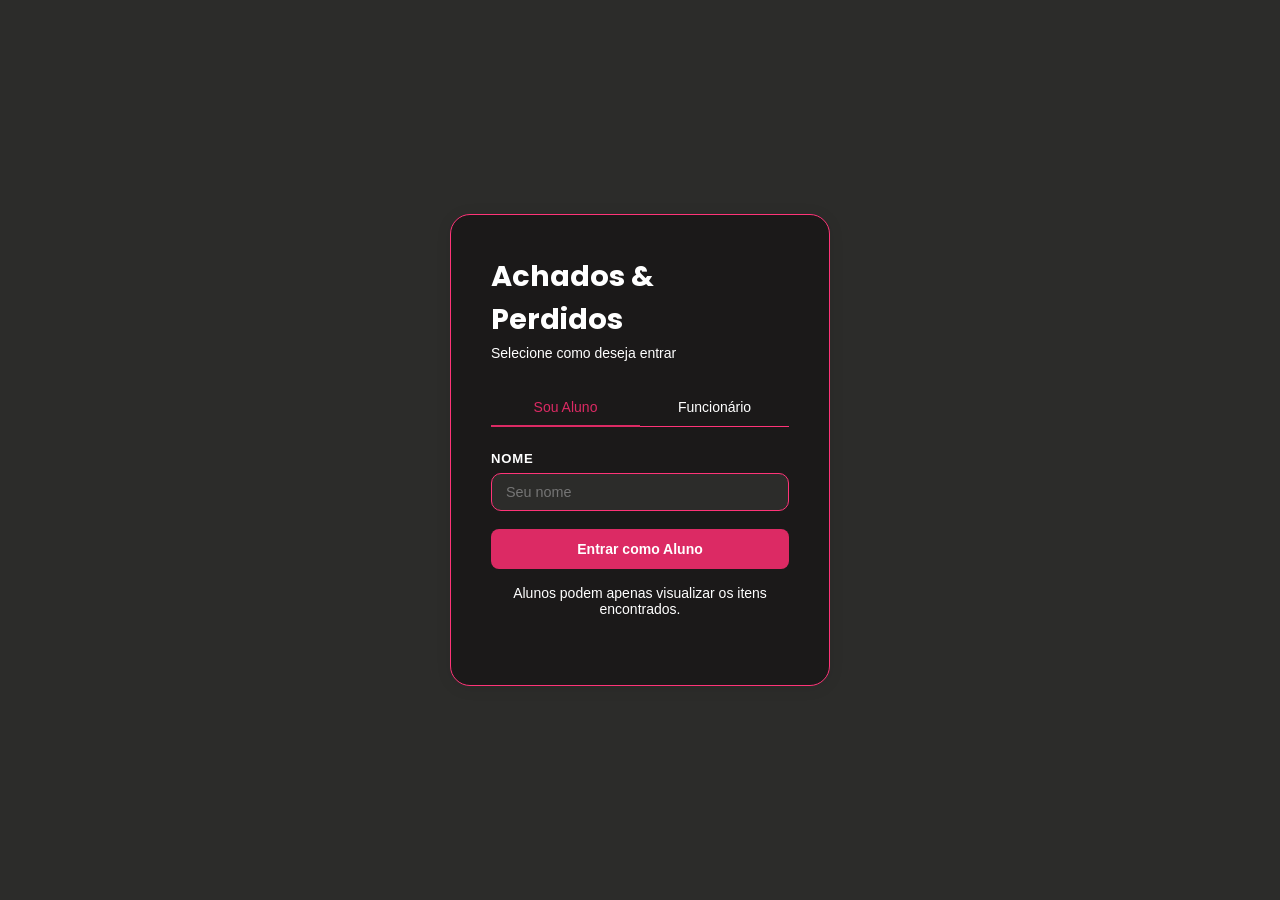
==== index.html @ b5b9ea36 "first commit" ====
<!DOCTYPE html>
<html lang="pt-BR">
<head>
<meta charset="UTF-8">
<meta name="viewport" content="width=device-width, initial-scale=1.0">


<!-- Links CSS -->
<link rel="stylesheet" href="/css/variaveis.css">
<link rel="stylesheet" href="/css/fontes.css">
<link rel="stylesheet" href="/css/nav.css">
<link rel="stylesheet" href="/css/hero.css">
<link rel="stylesheet" href="/css/filters.css">
<link rel="stylesheet" href="/css/cards.css">
<link rel="stylesheet" href="/css/modal.css">
<link rel="stylesheet" href="/css/login.css">
<link rel="stylesheet" href="/css/toast.css">
<link rel="stylesheet" href="/css/employee.css">
<link rel="stylesheet" href="/css/fontes.css">


<title>Achados & Perdidos</title>
</head>
<body>

<!-- LOGIN SCREEN -->
<div class="login-screen" id="loginScreen">
  <div class="login-card">
    <h2>Achados & Perdidos</h2>
    <p>Selecione como deseja entrar</p>
    <div class="login-tabs">
      <button class="login-tab active" onclick="switchLoginTab('aluno')">Sou Aluno</button>
      <button class="login-tab" onclick="switchLoginTab('funcionario')">Funcionário</button>
    </div>

    <!-- Aluno -->
    <div id="tabAluno">
      <div class="form-group">
        <label>Nome</label>
        <input type="text" id="alunoNome" placeholder="Seu nome">
      </div>
      <button class="btn-primary" style="width:100%;padding:12px" onclick="loginAluno()">Entrar como Aluno</button>
      <p class="login-hint">Alunos podem apenas visualizar os itens encontrados.</p>
    </div>

    <!-- Funcionário -->
    <div id="tabFuncionario" style="display:none">
      <div class="form-group">
        <label>Usuário</label>
        <input type="text" id="empUser" placeholder="funcionario" value="funcionario">
      </div>
      <div class="form-group">
        <label>Senha</label>
        <input type="password" id="empPass" placeholder="••••••" value="1234">
      </div>
      <button class="btn-primary" style="width:100%;padding:12px" onclick="loginFuncionario()">Entrar</button>
      <p class="login-hint">Usuário: <strong>funcionario</strong> / Senha: <strong>1234</strong></p>
    </div>
  </div>
</div>

<!-- MAIN APP -->
<nav>
  <div class="nav-logo"><span>Achados</span><span class="dot">&</span><span>Perdidos</span></div>
  <div class="nav-actions">
    <span class="badge-role" id="roleLabel">—</span>
    <button class="btn-ghost" onclick="logout()">Sair</button>
  </div>
</nav>

<div class="hero">
  <h1>Itens <em>encontrados</em><br>na escola</h1>
  <p>Veja todos os objetos recolhidos pelos inspetores. Reconheceu algo? Procure a inspetoria.</p>
  <div class="hero-meta">
    <div class="hero-stat"><strong id="statTotal">0</strong><span>Total de itens</span></div>
    <div class="hero-stat"><strong id="statOpen">0</strong><span>Aguardando dono</span></div>
    <div class="hero-stat"><strong id="statResolved">0</strong><span>Devolvidos</span></div>
  </div>
</div>

<div class="filters-bar">
  <div class="search-wrap">
    <svg width="16" height="16" fill="none" stroke="currentColor" stroke-width="2" viewBox="0 0 24 24"><circle cx="11" cy="11" r="8"/><path d="m21 21-4.35-4.35"/></svg>
    <input type="text" id="searchInput" placeholder="Buscar por descrição..." oninput="renderCards()">
  </div>
  <button class="filter-pill active" onclick="setFilter('Todos', this)">Todos</button>
  <button class="filter-pill" onclick="setFilter('Eletrônico', this)">📱 Eletrônico</button>
  <button class="filter-pill" onclick="setFilter('Roupa', this)">👕 Roupa</button>
  <button class="filter-pill" onclick="setFilter('Acessório', this)">👜 Acessório</button>
  <button class="filter-pill" onclick="setFilter('Documento', this)">📄 Documento</button>
  <button class="filter-pill" onclick="setFilter('Outro', this)">📦 Outro</button>
</div>

<div class="grid" id="itemsGrid"></div>

<!-- FAB - apenas funcionários -->
<button class="fab" id="fabBtn" style="display:none" onclick="openAddModal()">
  <svg width="18" height="18" fill="none" stroke="currentColor" stroke-width="2.5" viewBox="0 0 24 24"><path d="M12 5v14M5 12h14"/></svg>
  Cadastrar item
</button>

<!-- DETAIL MODAL -->
<div class="overlay" id="detailOverlay" onclick="closeDetail(event)">
  <div class="modal" id="detailModal">
    <div class="modal-header">
      <h2 id="dTitle">—</h2>
      <button class="close-btn" onclick="closeDetailModal()">✕</button>
    </div>
    <div class="modal-img" id="dImgWrap"></div>
    <div class="modal-body">
      <div class="detail-row">
        <svg width="16" height="16" fill="none" stroke="currentColor" stroke-width="2" viewBox="0 0 24 24"><path d="M20.59 13.41l-7.17 7.17a2 2 0 0 1-2.83 0L2 12V2h10l8.59 8.59a2 2 0 0 1 0 2.82z"/><circle cx="7" cy="7" r="1"/></svg>
        <span>Categoria:</span><strong id="dCat">—</strong>
      </div>
      <div class="detail-row">
        <svg width="16" height="16" fill="none" stroke="currentColor" stroke-width="2" viewBox="0 0 24 24"><path d="M3 9l9-7 9 7v11a2 2 0 0 1-2 2H5a2 2 0 0 1-2-2z"/><polyline points="9 22 9 12 15 12 15 22"/></svg>
        <span>Piso encontrado:</span><strong id="dPiso">—</strong>
      </div>
      <div class="detail-row">
        <svg width="16" height="16" fill="none" stroke="currentColor" stroke-width="2" viewBox="0 0 24 24"><circle cx="12" cy="12" r="10"/><polyline points="12 6 12 12 16 14"/></svg>
        <span>Horário:</span><strong id="dHora">—</strong>
      </div>
      <div class="detail-row">
        <svg width="16" height="16" fill="none" stroke="currentColor" stroke-width="2" viewBox="0 0 24 24"><rect x="3" y="4" width="18" height="18" rx="2" ry="2"/><line x1="16" y1="2" x2="16" y2="6"/><line x1="8" y1="2" x2="8" y2="6"/><line x1="3" y1="10" x2="21" y2="10"/></svg>
        <span>Data:</span><strong id="dData">—</strong>
      </div>
      <div class="detail-row" id="dDescRow" style="display:none">
        <svg width="16" height="16" fill="none" stroke="currentColor" stroke-width="2" viewBox="0 0 24 24"><line x1="17" y1="10" x2="3" y2="10"/><line x1="21" y1="6" x2="3" y2="6"/><line x1="21" y1="14" x2="3" y2="14"/><line x1="17" y1="18" x2="3" y2="18"/></svg>
        <span id="dDesc">—</span>
      </div>
      <div class="detail-row">
        <svg width="16" height="16" fill="none" stroke="currentColor" stroke-width="2" viewBox="0 0 24 24"><path d="M20 21v-2a4 4 0 0 0-4-4H8a4 4 0 0 0-4 4v2"/><circle cx="12" cy="7" r="4"/></svg>
        <span>Registrado por:</span><strong id="dFuncionario">—</strong>
      </div>
    </div>
  </div>
</div>

<!-- ADD MODAL -->
<div class="overlay" id="addOverlay" onclick="closeAdd(event)">
  <div class="modal">
    <div class="modal-header">
      <h2>Cadastrar item encontrado</h2>
      <button class="close-btn" onclick="closeAddModal()">✕</button>
    </div>
    <div class="modal-body" style="padding-top:20px">
      <div class="form-group">
        <label>Foto do item</label>
        <div class="upload-area" id="uploadArea" onclick="document.getElementById('fileInput').click()">
          <div class="icon">📷</div>
          <p>Clique para adicionar uma foto</p>
        </div>
        <div class="upload-preview" id="uploadPreview">
          <img id="previewImg" src="" alt="preview">
          <button class="btn-ghost" style="margin-top:8px;width:100%" onclick="clearPhoto()">Remover foto</button>
        </div>
        <input type="file" id="fileInput" accept="image/*" style="display:none" onchange="handlePhoto(event)">
      </div>

      <div class="form-group">
        <label>Descrição do item</label>
        <input type="text" id="fDesc" placeholder="Ex: Camiseta azul listrada, Fone Sony preto...">
      </div>

      <div class="form-row">
        <div class="form-group">
          <label>Categoria</label>
          <select id="fCat">
            <option value="">Selecionar...</option>
            <option>Eletrônico</option>
            <option>Roupa</option>
            <option>Acessório</option>
            <option>Documento</option>
            <option>Outro</option>
          </select>
        </div>
        <div class="form-group">
          <label>Unidade</label>
          <select id="fUnidade">
            <option value="">Selecionar...</option>
            <option>Unidade 1 - FIAP School</option>
            <option>Unidade 2 - FIAP Faculdade (Lins)</option>
            <option>Unidade 3 - FIAP Faculdade (Paulista)</option>
          </select>
        </div>
        <div class="form-group">
          <label>Piso encontrado</label>
          <select id="fPiso">
            <option value="">Selecionar...</option>
            <option>Térreo</option>
            <option>1º Andar</option>
            <option>2º Andar</option>
            <option>3º Andar</option>
            <option>4º Andar</option>
            <option>Subsolo</option>
            <option>Pátio</option>
            <option>Quadra</option>
          </select>
        </div>
      </div>

      <div class="form-row">
        <div class="form-group">
          <label>Horário encontrado</label>
          <input type="time" id="fHora">
        </div>
        <div class="form-group">
          <label>Data</label>
          <input type="date" id="fData">
        </div>
        <div class="form-group">
          <label>Encontrado Por:</label>
          <input type="text" id="fNome">
        </div>
      </div>

      <div class="form-group">
        <label>Observações (opcional)</label>
        <textarea id="fObs" placeholder="Algum detalhe adicional sobre o item..."></textarea>
      </div>

      <button class="btn-primary" style="width:100%;padding:13px;font-size:1rem" onclick="saveItem()">
        Cadastrar item
      </button>
    </div>
  </div>
</div>

<!-- TOAST -->
<div class="toast" id="toast"></div>
<script src="/js/script.js"></script>
</body>
</html>
---- css/variaveis.css ----
:root {
    --bg:#2c2c2a;
    --surface:#1b1919;
    --ink:#ffffff;
    --ink-muted:#ffffff;
    --accent: #dc2a64;
    --accent-hover:#ff3176;
    --danger: #E03B2D;
    --success: #18A06B;
    --border:#ff3478;
    --tag-bg:#202020;
    --tag-text: #dc2a64;
    --radius: 14px;
    --shadow: 0 2px 16px rgba(0,0,0,0.08);
  }
---- css/fontes.css ----
@import url('https://fonts.googleapis.com/css2?family=Poppins:ital,wght@0,100;0,200;0,300;0,400;0,500;0,600;0,700;0,800;0,900;1,100;1,200;1,300;1,400;1,500;1,600;1,700;1,800;1,900&display=swap');
  *, *::before, *::after { box-sizing: border-box; margin: 0; padding: 0; }

body {
    font-family: 'Space Grotesk', sans-serif;
    background: var(--bg);
    color: var(--ink);
    min-height: 100vh;
}
---- css/nav.css ----
/* ── NAV ── */
  nav {
    background: var(--surface);
    border-bottom: 1px solid var(--border);
    display: flex;
    align-items: center;
    justify-content: space-between;
    padding: 0 32px;
    height: 64px;
    position: sticky;
    top: 0;
    z-index: 100;
  }
  .nav-logo {
    display: flex;
    align-items: center;
    gap: 10px;
    font-size: 1.1rem;
    font-weight: 700;
    letter-spacing: -0.02em;
  }
  .nav-logo span { font-family: "Poppins", sans-serif;, serif; font-style: italic; font-size: 1.3rem; }
  .nav-logo .dot { color: var(--accent); }
  .nav-actions { display: flex; align-items: center; gap: 12px; }
  .btn-ghost {
    background: none; border: 1.5px solid var(--border); color: var(--ink);
    padding: 8px 18px; border-radius: 8px; cursor: pointer; font-size: 0.875rem;
    font-family: nheriti; font-weight: 500; transition: all .15s;
  }
  .btn-ghost:hover { border-color: var(--accent); color: var(--accent); }
  .btn-primary {
    background: var(--accent); color: #fff; border: none;
    padding: 9px 20px; border-radius: 8px; cursor: pointer; font-size: 0.875rem;
    font-family: inherit; font-weight: 600; transition: background .15s;
  }
  .btn-primary:hover { background: var(--accent-hover); }
  .badge-role {
    font-size: 0.75rem; font-weight: 600; padding: 4px 10px; border-radius: 20px;
    background: var(--tag-bg); color: var(--tag-text); letter-spacing: 0.03em;
  }
---- css/hero.css ----
/* ── HERO ── */
  .hero {
    padding: 56px 32px 32px;
    max-width: 1100px;
    margin: 0 auto;
  }
  .hero h1 {
    font-family: "Poppins", sans-serif;, serif;
    font-size: clamp(2.2rem, 5vw, 3.6rem);
    font-weight: 400;
    line-height: 1.1;
    letter-spacing: -0.02em;
    margin-bottom: 10px;
  }
  .hero h1 em { font-style: italic; color: var(--accent); }
  .hero p { color: var(--ink-muted); font-size: 1rem; max-width: 460px; line-height: 1.6; }
  .hero-meta {
    display: flex; gap: 24px; margin-top: 20px; flex-wrap: wrap;
  }
  .hero-stat { display: flex; flex-direction: column; }
  .hero-stat strong { font-size: 1.5rem; font-weight: 700; letter-spacing: -0.03em; }
  .hero-stat span { font-size: 0.78rem; color: var(--ink-muted); text-transform: uppercase; letter-spacing: 0.06em; }
---- css/filters.css ----
/* ── FILTERS ── */
  .filters-bar {
    max-width: 1100px;
    margin: 0 auto;
    padding: 0 32px 24px;
    display: flex;
    gap: 10px;
    flex-wrap: wrap;
    align-items: center;
  }
  .filter-pill {
    border: 1.5px solid var(--border); background: var(--surface); color: var(--ink-muted);
    padding: 7px 16px; border-radius: 99px; cursor: pointer; font-size: 0.85rem;
    font-family: inherit; font-weight: 500; transition: all .15s; white-space: nowrap;
  }
  .filter-pill.active { border-color: var(--accent); background: var(--tag-bg); color: var(--accent); }
  .filter-pill:hover:not(.active) { border-color: var(--ink-muted); color: var(--ink); }
  .search-wrap { flex: 1; min-width: 200px; position: relative; }
  .search-wrap input {
    width: 100%; padding: 9px 16px 9px 40px; border: 1.5px solid var(--border);
    border-radius: 99px; font-size: 0.875rem; font-family: inherit;
    background: var(--surface); outline: none; transition: border-color .15s;
  }
  .search-wrap input:focus { border-color: var(--accent); }
  .search-wrap svg { position: absolute; left: 14px; top: 50%; transform: translateY(-50%); color: var(--ink-muted); }
---- css/cards.css ----
/* ── GRID ── */
  .grid {
    max-width: 1100px;
    margin: 0 auto;
    padding: 0 32px 64px;
    display: grid;
    grid-template-columns: repeat(auto-fill, minmax(240px, 1fr));
    gap: 20px;
  }
  .card {
    background: var(--surface);
    border-radius: var(--radius);
    overflow: hidden;
    box-shadow: var(--shadow);
    transition: transform .18s, box-shadow .18s;
    cursor: pointer;
    border: 1px solid var(--border);
  }
  .card:hover { transform: translateY(-3px); box-shadow: 0 8px 28px rgba(0,0,0,0.12); }
  .card-img {
    width: 100%; aspect-ratio: 4/3; object-fit: cover;
    background: var(--bg);
    display: flex; align-items: center; justify-content: center;
    font-size: 3rem;
  }
  .card-img img { width: 100%; height: 100%; object-fit: cover; }
  .card-body { padding: 16px; }
  .card-tag {
    display: inline-block; font-size: 0.72rem; font-weight: 600;
    text-transform: uppercase; letter-spacing: 0.07em;
    background: var(--tag-bg); color: var(--tag-text);
    padding: 3px 9px; border-radius: 99px; margin-bottom: 8px;
  }
  .card-title { font-size: 1rem; font-weight: 600; margin-bottom: 6px; line-height: 1.3; }
  .card-meta { font-size: 0.78rem; color: var(--ink-muted); display: flex; flex-direction: column; gap: 2px; }
  .card-meta span { display: flex; align-items: center; gap: 5px; }
---- css/modal.css ----
/* ── MODAL ── */
  .overlay {
    position: fixed; inset: 0; background: rgba(0,0,0,0.45);
    display: none; align-items: center; justify-content: center;
    z-index: 200; padding: 20px;
    backdrop-filter: blur(4px);
  }
  .overlay.open { display: flex; }
  .modal {
    background: var(--surface); border-radius: 20px;
    max-width: 560px; width: 100%; max-height: 90vh; overflow-y: auto;
    box-shadow: 0 24px 64px rgba(0,0,0,0.2);
    animation: popIn .2s ease;
  }
  @keyframes popIn { from { transform: scale(.95); opacity: 0; } to { transform: scale(1); opacity: 1; } }
  .modal-header {
    padding: 24px 24px 0;
    display: flex; justify-content: space-between; align-items: flex-start;
  }
  .modal-header h2 { font-size: 1.25rem; font-weight: 700; }
  .close-btn {
    background: var(--bg); border: none; width: 34px; height: 34px; border-radius: 50%;
    cursor: pointer; font-size: 1.1rem; display: flex; align-items: center; justify-content: center;
    color: var(--ink-muted); transition: background .15s; flex-shrink: 0;
  }
  .close-btn:hover { background: var(--border); }
  .modal-img {
    width: 100%; aspect-ratio: 16/9; object-fit: cover;
    background: var(--bg); margin-top: 16px;
    display: flex; align-items: center; justify-content: center; font-size: 5rem;
  }
  .modal-img img { width: 100%; height: 100%; object-fit: cover; }
  .modal-body { padding: 20px 24px 28px; }
  .detail-row { display: flex; gap: 8px; margin-bottom: 10px; align-items: center; }
  .detail-row svg { color: var(--ink-muted); flex-shrink: 0; }
  .detail-row span { font-size: 0.9rem; color: var(--ink-muted); }
  .detail-row strong { font-size: 0.9rem; }

  /* ── FORM MODAL ── */
  .form-group { margin-bottom: 18px; }
  .form-group label {
    display: block; font-size: 0.82rem; font-weight: 600;
    text-transform: uppercase; letter-spacing: 0.06em;
    margin-bottom: 7px; color: var(--ink-muted);
  }
  .form-group input,
  .form-group select,
  .form-group textarea {
    width: 100%; padding: 10px 14px; border: 1.5px solid var(--border);
    border-radius: 10px; font-size: 0.9rem; font-family: inherit;
    background: var(--bg); outline: none; transition: border-color .15s; color: var(--ink);
  }
  .form-group input:focus,
  .form-group select:focus,
  .form-group textarea:focus { border-color: var(--accent); background: var(--surface); }
  .form-group textarea { resize: vertical; min-height: 80px; }
  .upload-area {
    border: 2px dashed var(--border); border-radius: 10px; padding: 28px;
    text-align: center; cursor: pointer; transition: all .2s; background: var(--bg);
  }
  .upload-area:hover { border-color: var(--accent); background: var(--tag-bg); }
  .upload-area p { font-size: 0.85rem; color: var(--ink-muted); margin-top: 6px; }
  .upload-area .icon { font-size: 2rem; }
  .upload-preview { display: none; }
  .upload-preview img { max-height: 160px; border-radius: 8px; margin-top: 10px; }
  .form-row { display: grid; grid-template-columns: 1fr 1fr; gap: 14px; }
---- css/login.css ----
/* ── LOGIN ── */
  .login-screen {
    position: fixed; inset: 0; background: var(--bg);
    display: flex; align-items: center; justify-content: center;
    z-index: 300;
  }
  .login-card {
    background: var(--surface); border-radius: 20px;
    padding: 40px; width: 100%; max-width: 380px;
    box-shadow: var(--shadow); border: 1px solid var(--border);
  }
  .login-card h2 { font-family: "Poppins", sans-serif;, serif; font-size: 1.8rem; margin-bottom: 4px; }
  .login-card p { color: var(--ink-muted); font-size: 0.875rem; margin-bottom: 28px; }
  .login-tabs {
    display: flex; border-bottom: 1.5px solid var(--border); margin-bottom: 24px;
  }
  .login-tab {
    flex: 1; padding: 10px; background: none; border: none;
    font-family: inherit; font-size: 0.875rem; font-weight: 500; cursor: pointer;
    color: var(--ink-muted); border-bottom: 2.5px solid transparent; margin-bottom: -1.5px;
    transition: all .15s;
  }
  .login-tab.active { color: var(--accent); border-bottom-color: var(--accent); }
  .login-hint { font-size: 0.78rem; color: var(--ink-muted); margin-top: 16px; text-align: center; }
---- css/toast.css ----
/* ── TOAST ── */
  .toast {
    position: fixed; bottom: 24px; right: 24px;
    background: var(--bg); color: #fff;
    padding: 14px 20px; border-radius: 12px;
    font-size: 0.875rem; font-weight: 500;
    box-shadow: 0 8px 24px #dc2a64;
    transform: translateY(80px); opacity: 0;
    transition: all .3s cubic-bezier(0.34, 1.56, 0.64, 1);
    z-index: 400; max-width: 300px;
  }
  .toast.show { transform: translateY(0); opacity: 1; }
  .toast.success { background: var(--success); }
---- css/employee.css ----
/* ── EMPLOYEE ACTIONS ── */
  .fab {
    position: fixed; bottom: 32px; right: 32px;
    background: var(--accent); color: #fff;
    border: none; border-radius: 99px; padding: 14px 24px;
    font-family: inherit; font-size: 0.95rem; font-weight: 600;
    cursor: pointer; box-shadow: 0 4px 20px rgba(45,91,255,0.4);
    display: flex; align-items: center; gap: 8px;
    transition: all .2s; z-index: 50;
  }
  .fab:hover { background: var(--accent-hover); transform: scale(1.04); }

  .card-actions { display: flex; gap: 8px; margin-top: 12px; }
  .btn-danger {
    background: none; border: 1.5px solid rgb(233, 56, 56); color: var(--danger);
    padding: 6px 12px; border-radius: 8px; cursor: pointer; font-size: 0.78rem;
    font-family: inherit; font-weight: 600; transition: all .15s; flex: 1;
  }
  .btn-danger:hover { background: #FEF2F2; }
  .btn-resolve {
    background: none; border: 1.5px solid rgb(115, 233, 178); color: var(--success);
    padding: 6px 12px; border-radius: 8px; cursor: pointer; font-size: 0.78rem;
    font-family: inherit; font-weight: 600; transition: all .15s; flex: 1;
  }
  .btn-resolve:hover,
  .btn-danger:hover { background:rgba(44, 44, 42, 0.73); }

  .empty-state {
    grid-column: 1/-1; text-align: center; padding: 64px 20px;
    color: var(--ink-muted);
  }
  .empty-state .icon { font-size: 3rem; margin-bottom: 12px; }
  .empty-state p { font-size: 0.95rem; }

  .status-badge {
    display: inline-block; font-size: 0.7rem; font-weight: 700;
    text-transform: uppercase; letter-spacing: 0.08em;
    padding: 2px 8px; border-radius: 99px; margin-left: 8px;
  }
  .status-resolved { background: #D1FAE5; color: #065F46; }
  .status-open { background: #FEF3C7; color: #92400E; }

  @media (max-width: 600px) {
    nav { padding: 0 16px; }
    .hero, .filters-bar, .grid { padding-left: 16px; padding-right: 16px; }
    .form-row { grid-template-columns: 1fr; }
    .fab { bottom: 20px; right: 16px; padding: 12px 18px; }
  }
---- css/fontes.css ----
@import url('https://fonts.googleapis.com/css2?family=Poppins:ital,wght@0,100;0,200;0,300;0,400;0,500;0,600;0,700;0,800;0,900;1,100;1,200;1,300;1,400;1,500;1,600;1,700;1,800;1,900&display=swap');
  *, *::before, *::after { box-sizing: border-box; margin: 0; padding: 0; }

body {
    font-family: 'Space Grotesk', sans-serif;
    background: var(--bg);
    color: var(--ink);
    min-height: 100vh;
}
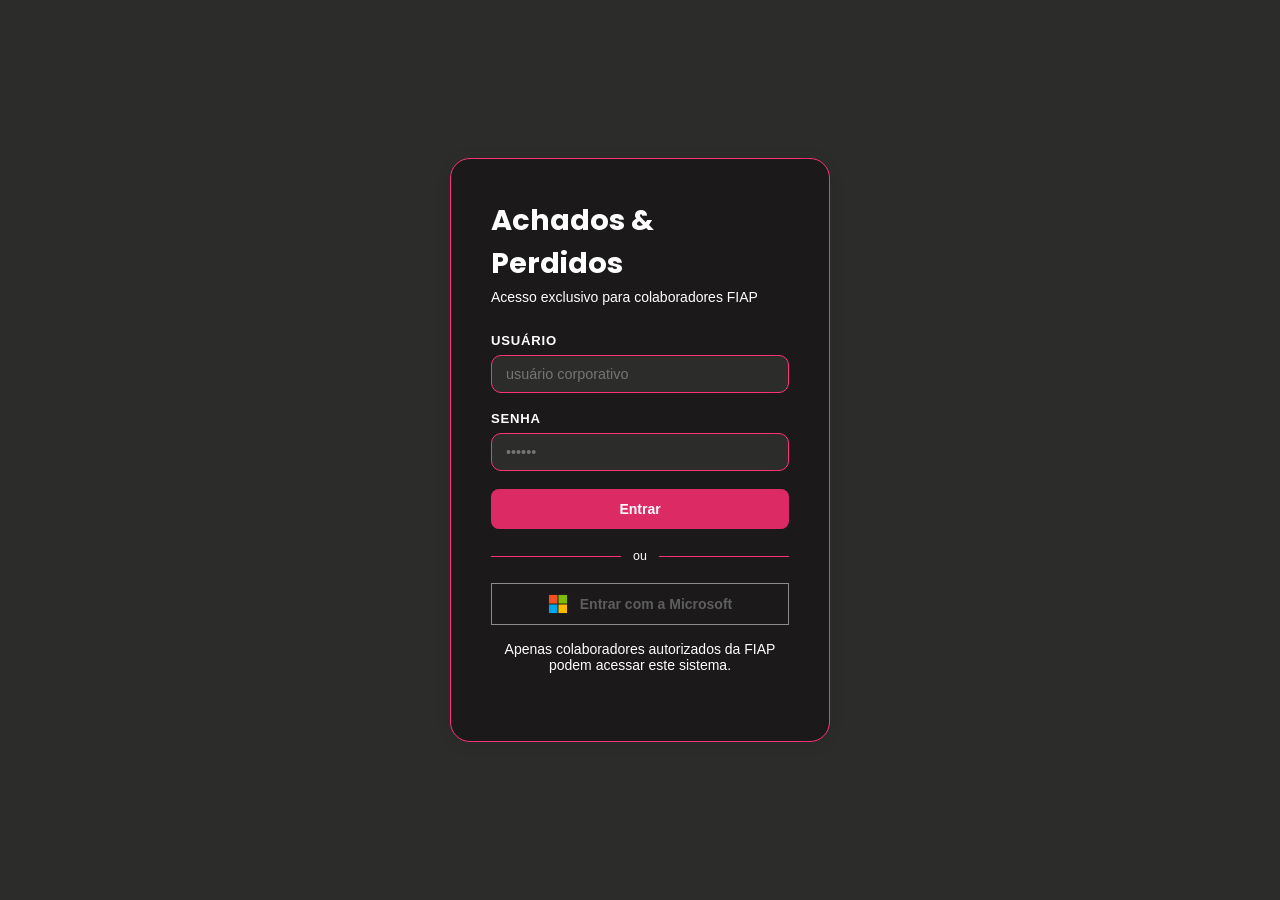
==== commit 58609278: "achados-e-perdidos v1.1.0" ====
--- a/index.html
+++ b/index.html
@@ -6,17 +6,17 @@
 
 
 <!-- Links CSS -->
+<link rel="stylesheet" href="/css/fontes.css">
 <link rel="stylesheet" href="/css/variaveis.css">
-<link rel="stylesheet" href="/css/fontes.css">
+<link rel="stylesheet" href="/css/login.css">
 <link rel="stylesheet" href="/css/nav.css">
 <link rel="stylesheet" href="/css/hero.css">
 <link rel="stylesheet" href="/css/filters.css">
 <link rel="stylesheet" href="/css/cards.css">
 <link rel="stylesheet" href="/css/modal.css">
-<link rel="stylesheet" href="/css/login.css">
 <link rel="stylesheet" href="/css/toast.css">
 <link rel="stylesheet" href="/css/employee.css">
-<link rel="stylesheet" href="/css/fontes.css">
+<link rel="stylesheet" href="/css/footer.css">
 
 
 <title>Achados & Perdidos</title>
@@ -27,41 +27,37 @@
 <div class="login-screen" id="loginScreen">
   <div class="login-card">
     <h2>Achados & Perdidos</h2>
-    <p>Selecione como deseja entrar</p>
-    <div class="login-tabs">
-      <button class="login-tab active" onclick="switchLoginTab('aluno')">Sou Aluno</button>
-      <button class="login-tab" onclick="switchLoginTab('funcionario')">Funcionário</button>
-    </div>
-
-    <!-- Aluno -->
-    <div id="tabAluno">
-      <div class="form-group">
-        <label>Nome</label>
-        <input type="text" id="alunoNome" placeholder="Seu nome">
-      </div>
-      <button class="btn-primary" style="width:100%;padding:12px" onclick="loginAluno()">Entrar como Aluno</button>
-      <p class="login-hint">Alunos podem apenas visualizar os itens encontrados.</p>
-    </div>
-
-    <!-- Funcionário -->
-    <div id="tabFuncionario" style="display:none">
-      <div class="form-group">
-        <label>Usuário</label>
-        <input type="text" id="empUser" placeholder="funcionario" value="funcionario">
-      </div>
-      <div class="form-group">
-        <label>Senha</label>
-        <input type="password" id="empPass" placeholder="••••••" value="1234">
-      </div>
-      <button class="btn-primary" style="width:100%;padding:12px" onclick="loginFuncionario()">Entrar</button>
-      <p class="login-hint">Usuário: <strong>funcionario</strong> / Senha: <strong>1234</strong></p>
-    </div>
+    <p>Acesso exclusivo para colaboradores FIAP</p>
+
+    <div class="form-group">
+      <label>Usuário</label>
+      <input type="text" id="empUser" placeholder="usuário corporativo">
+    </div>
+    <div class="form-group">
+      <label>Senha</label>
+      <input type="password" id="empPass" placeholder="••••••" onkeydown="if(event.key==='Enter')loginFuncionario()">
+    </div>
+    <button class="btn-primary" style="width:100%;padding:12px" onclick="loginFuncionario()">Entrar</button>
+
+    <div class="ms-divider"><span>ou</span></div>
+
+    <button class="btn-microsoft" onclick="loginMicrosoft()">
+      <svg width="20" height="20" viewBox="0 0 21 21" xmlns="http://www.w3.org/2000/svg">
+        <rect x="1" y="1" width="9" height="9" fill="#f25022"/>
+        <rect x="11" y="1" width="9" height="9" fill="#7fba00"/>
+        <rect x="1" y="11" width="9" height="9" fill="#00a4ef"/>
+        <rect x="11" y="11" width="9" height="9" fill="#ffb900"/>
+      </svg>
+      <span>Entrar com a Microsoft</span>
+    </button>
+
+    <p class="login-hint">Apenas colaboradores autorizados da FIAP podem acessar este sistema.</p>
   </div>
 </div>
 
 <!-- MAIN APP -->
 <nav>
-  <div class="nav-logo"><span>Achados</span><span class="dot">&</span><span>Perdidos</span></div>
+  <div class="nav-logo"><img src="https://i0.wp.com/innovationweeksjc.com.br/wp-content/uploads/2024/08/Artboard-1.png?fit=800%2C378&ssl=1"></div>
   <div class="nav-actions">
     <span class="badge-role" id="roleLabel">—</span>
     <button class="btn-ghost" onclick="logout()">Sair</button>
@@ -130,7 +126,7 @@
       </div>
       <div class="detail-row">
         <svg width="16" height="16" fill="none" stroke="currentColor" stroke-width="2" viewBox="0 0 24 24"><path d="M20 21v-2a4 4 0 0 0-4-4H8a4 4 0 0 0-4 4v2"/><circle cx="12" cy="7" r="4"/></svg>
-        <span>Registrado por:</span><strong id="dFuncionario">—</strong>
+        <span>Encontrado por:</span><strong id="dEncontradoPor">—</strong>
       </div>
     </div>
   </div>
@@ -160,6 +156,11 @@
       <div class="form-group">
         <label>Descrição do item</label>
         <input type="text" id="fDesc" placeholder="Ex: Camiseta azul listrada, Fone Sony preto...">
+      </div>
+
+      <div class="form-group">
+        <label>Encontrado por</label>
+        <input type="text" id="fEncontradoPor" placeholder="Nome do inspetor/colaborador que encontrou">
       </div>
 
       <div class="form-row">
@@ -172,15 +173,6 @@
             <option>Acessório</option>
             <option>Documento</option>
             <option>Outro</option>
-          </select>
-        </div>
-        <div class="form-group">
-          <label>Unidade</label>
-          <select id="fUnidade">
-            <option value="">Selecionar...</option>
-            <option>Unidade 1 - FIAP School</option>
-            <option>Unidade 2 - FIAP Faculdade (Lins)</option>
-            <option>Unidade 3 - FIAP Faculdade (Paulista)</option>
           </select>
         </div>
         <div class="form-group">
@@ -208,10 +200,6 @@
           <label>Data</label>
           <input type="date" id="fData">
         </div>
-        <div class="form-group">
-          <label>Encontrado Por:</label>
-          <input type="text" id="fNome">
-        </div>
       </div>
 
       <div class="form-group">
@@ -228,6 +216,26 @@
 
 <!-- TOAST -->
 <div class="toast" id="toast"></div>
-<script src="/js/script.js"></script>
+
+<!-- FOOTER -->
+<footer class="site-footer">
+  <div class="footer-logo">
+    <img src="https://avatars.githubusercontent.com/u/99336388?v=4" alt="FIAP" onerror="this.style.display='none'">
+  </div>
+  <div class="footer-credit">© Feito e desenvolvido por: Mateus Henrique Leccese da Silva</div>
+  <div class="footer-social">
+    <a href="https://github.com/mateus-henriquee" target="_blank" rel="noopener" aria-label="GitHub" class="social-icon">
+      <svg width="18" height="18" viewBox="0 0 24 24" fill="currentColor"><path d="M12 0C5.37 0 0 5.37 0 12c0 5.3 3.438 9.8 8.205 11.387.6.11.82-.26.82-.577 0-.285-.01-1.04-.015-2.04-3.338.725-4.042-1.61-4.042-1.61-.546-1.387-1.333-1.756-1.333-1.756-1.09-.745.083-.73.083-.73 1.205.085 1.84 1.237 1.84 1.237 1.07 1.834 2.807 1.304 3.492.997.108-.776.42-1.305.763-1.605-2.665-.303-5.467-1.332-5.467-5.93 0-1.31.468-2.382 1.235-3.222-.123-.303-.535-1.524.117-3.176 0 0 1.008-.322 3.3 1.23A11.5 11.5 0 0112 5.803c1.02.005 2.045.137 3.003.403 2.29-1.552 3.297-1.23 3.297-1.23.653 1.652.24 2.873.117 3.176.77.84 1.233 1.912 1.233 3.222 0 4.61-2.807 5.624-5.48 5.92.43.37.823 1.102.823 2.222 0 1.605-.015 2.896-.015 3.286 0 .32.217.694.825.576C20.565 21.795 24 17.295 24 12c0-6.63-5.37-12-12-12z"/></svg>
+    </a>
+    <a href="https://www.linkedin.com/in/devmateus-henriquee" target="_blank" rel="noopener" aria-label="LinkedIn" class="social-icon">
+      <svg width="18" height="18" viewBox="0 0 24 24" fill="currentColor"><path d="M20.45 20.45h-3.56v-5.57c0-1.33-.024-3.04-1.85-3.04-1.85 0-2.14 1.45-2.14 2.95v5.66H9.34V9h3.42v1.56h.05c.48-.9 1.64-1.85 3.38-1.85 3.6 0 4.27 2.37 4.27 5.46v6.28zM5.34 7.43a2.07 2.07 0 11.01-4.14 2.07 2.07 0 01-.01 4.14zM7.12 20.45H3.56V9h3.56v11.45zM22.22 0H1.77C.8 0 0 .78 0 1.75v20.5C0 23.22.8 24 1.77 24h20.45c.98 0 1.78-.78 1.78-1.75V1.75C24 .78 23.2 0 22.22 0z"/></svg>
+    </a>
+    <a href="https://www.instagram.com/mat.hlc" target="_blank" rel="noopener" aria-label="Instagram" class="social-icon">
+      <svg width="18" height="18" viewBox="0 0 24 24" fill="currentColor"><path d="M12 2.16c3.2 0 3.58.012 4.85.07 1.17.054 1.8.246 2.22.41.56.217.96.477 1.38.896.42.42.68.82.896 1.38.163.42.354 1.05.41 2.22.058 1.27.07 1.65.07 4.85s-.012 3.58-.07 4.85c-.054 1.17-.246 1.8-.41 2.22-.217.56-.477.96-.896 1.38-.42.42-.82.68-1.38.896-.42.163-1.05.354-2.22.41-1.27.058-1.65.07-4.85.07s-3.58-.012-4.85-.07c-1.17-.054-1.8-.246-2.22-.41-.56-.217-.96-.477-1.38-.896-.42-.42-.68-.82-.896-1.38-.163-.42-.354-1.05-.41-2.22C2.012 15.58 2 15.2 2 12s.012-3.58.07-4.85c.054-1.17.246-1.8.41-2.22.217-.56.477-.96.896-1.38.42-.42.82-.68 1.38-.896.42-.163 1.05-.354 2.22-.41C8.42 2.172 8.8 2.16 12 2.16zm0-2.16C8.74 0 8.33.014 7.05.072 5.78.13 4.9.34 4.14.63c-.79.31-1.46.72-2.13 1.39C1.34 2.69.93 3.36.62 4.15.34 4.9.13 5.78.072 7.05.014 8.33 0 8.74 0 12s.014 3.67.072 4.95c.058 1.27.27 2.15.56 2.9.31.79.72 1.46 1.39 2.13.67.67 1.34 1.08 2.13 1.39.75.29 1.63.5 2.9.56C8.33 23.986 8.74 24 12 24s3.67-.014 4.95-.072c1.27-.058 2.15-.27 2.9-.56.79-.31 1.46-.72 2.13-1.39.67-.67 1.08-1.34 1.39-2.13.29-.75.5-1.63.56-2.9.058-1.28.072-1.69.072-4.95s-.014-3.67-.072-4.95c-.058-1.27-.27-2.15-.56-2.9-.31-.79-.72-1.46-1.39-2.13C21.31 1.34 20.64.93 19.85.62c-.75-.29-1.63-.5-2.9-.56C15.67.014 15.26 0 12 0zm0 5.838a6.162 6.162 0 100 12.324 6.162 6.162 0 000-12.324zM12 16a4 4 0 110-8 4 4 0 010 8zm6.406-11.845a1.44 1.44 0 100 2.881 1.44 1.44 0 000-2.881z"/></svg>
+    </a>
+  </div>
+</footer>
+
+<script type="module" src="/js/script.js"></script>
 </body>
 </html>
--- a/css/variaveis.css
+++ b/css/variaveis.css
@@ -1,7 +1,7 @@
 :root {
     --bg:#2c2c2a;
     --surface:#1b1919;
-    --ink:#ffffff;
+    --ink:#fff;
     --ink-muted:#ffffff;
     --accent: #dc2a64;
     --accent-hover:#ff3176;
--- a/css/login.css
+++ b/css/login.css
@@ -22,3 +22,21 @@
   }
   .login-tab.active { color: var(--accent); border-bottom-color: var(--accent); }
   .login-hint { font-size: 0.78rem; color: var(--ink-muted); margin-top: 16px; text-align: center; }
+
+  .ms-divider {
+    display: flex; align-items: center; text-align: center;
+    margin: 20px 0; color: var(--ink-muted); font-size: 0.78rem;
+  }
+  .ms-divider::before, .ms-divider::after {
+    content: ''; flex: 1; height: 1px; background: var(--border);
+  }
+  .ms-divider span { padding: 0 12px; }
+  .btn-microsoft {
+    width: 100%; display: flex; align-items: center; justify-content: center; gap: 12px;
+    background:rgba(75, 68, 68, 0); color: #5E5E5E; border: 1px solid #8C8C8C;
+    padding: 10px 12px; border-radius: 0; cursor: pointer;
+    font-family: 'Segoe UI', 'Space Grotesk', sans-serif; font-size: 0.875rem; font-weight: 600;
+    transition: background .15s;
+  }
+  .btn-microsoft:hover { background: #f3f3f3; }
+  .btn-microsoft:active { background: #e6e6e6; }
--- a/css/nav.css
+++ b/css/nav.css
@@ -11,16 +11,12 @@
     top: 0;
     z-index: 100;
   }
-  .nav-logo {
+  .nav-logo img{
     display: flex;
     align-items: center;
     gap: 10px;
-    font-size: 1.1rem;
-    font-weight: 700;
-    letter-spacing: -0.02em;
+    width: 20%;
   }
-  .nav-logo span { font-family: "Poppins", sans-serif;, serif; font-style: italic; font-size: 1.3rem; }
-  .nav-logo .dot { color: var(--accent); }
   .nav-actions { display: flex; align-items: center; gap: 12px; }
   .btn-ghost {
     background: none; border: 1.5px solid var(--border); color: var(--ink);
--- a/css/modal.css
+++ b/css/modal.css
@@ -1,4 +1,4 @@
- /* ── MODAL ── */
+/* ── MODAL ── */
   .overlay {
     position: fixed; inset: 0; background: rgba(0,0,0,0.45);
     display: none; align-items: center; justify-content: center;
@@ -9,7 +9,7 @@
   .modal {
     background: var(--surface); border-radius: 20px;
     max-width: 560px; width: 100%; max-height: 90vh; overflow-y: auto;
-    box-shadow: 0 24px 64px rgba(0,0,0,0.2);
+    box-shadow: 0 24px 64px var(--accent);
     animation: popIn .2s ease;
   }
   @keyframes popIn { from { transform: scale(.95); opacity: 0; } to { transform: scale(1); opacity: 1; } }
@@ -63,4 +63,4 @@
   .upload-area .icon { font-size: 2rem; }
   .upload-preview { display: none; }
   .upload-preview img { max-height: 160px; border-radius: 8px; margin-top: 10px; }
-  .form-row { display: grid; grid-template-columns: 1fr 1fr; gap: 14px; }
+  .form-row { display: grid; grid-template-columns: 1fr 1fr; gap: 14px; }
--- a/css/employee.css
+++ b/css/employee.css
@@ -1,29 +1,37 @@
- /* ── EMPLOYEE ACTIONS ── */
+/* ── EMPLOYEE ACTIONS ── */
   .fab {
     position: fixed; bottom: 32px; right: 32px;
     background: var(--accent); color: #fff;
     border: none; border-radius: 99px; padding: 14px 24px;
     font-family: inherit; font-size: 0.95rem; font-weight: 600;
-    cursor: pointer; box-shadow: 0 4px 20px rgba(45,91,255,0.4);
+    cursor: pointer; box-shadow: 0 4px 20px var(--accent);
     display: flex; align-items: center; gap: 8px;
-    transition: all .2s; z-index: 50;
+    transition: background .2s, transform .2s; z-index: 50;
   }
   .fab:hover { background: var(--accent-hover); transform: scale(1.04); }
 
+  /* Quando o footer entra na viewport, o FAB "para" de seguir a tela:
+     vira absolute e fica ancorado no fim do conteúdo (acima do footer),
+     em vez de flutuar por cima dele. */
+  .fab.fab-docked {
+    position: absolute;
+    bottom: auto;
+    top: var(--fab-dock-top, auto);
+  }
+
   .card-actions { display: flex; gap: 8px; margin-top: 12px; }
   .btn-danger {
-    background: none; border: 1.5px solid rgb(233, 56, 56); color: var(--danger);
+    background: none; border: 1.5px solid rgb(255, 0, 0); color: var(--danger);
     padding: 6px 12px; border-radius: 8px; cursor: pointer; font-size: 0.78rem;
     font-family: inherit; font-weight: 600; transition: all .15s; flex: 1;
   }
-  .btn-danger:hover { background: #FEF2F2; }
+  .btn-danger:hover { background: rgb(78, 22, 22); }
   .btn-resolve {
-    background: none; border: 1.5px solid rgb(115, 233, 178); color: var(--success);
+    background: none; border: 1.5px solid rgb(0, 255, 136); color: var(--success);
     padding: 6px 12px; border-radius: 8px; cursor: pointer; font-size: 0.78rem;
     font-family: inherit; font-weight: 600; transition: all .15s; flex: 1;
   }
-  .btn-resolve:hover,
-  .btn-danger:hover { background:rgba(44, 44, 42, 0.73); }
+  .btn-resolve:hover { background:rgb(22, 78, 52); }
 
   .empty-state {
     grid-column: 1/-1; text-align: center; padding: 64px 20px;
@@ -40,6 +48,7 @@
   .status-resolved { background: #D1FAE5; color: #065F46; }
   .status-open { background: #FEF3C7; color: #92400E; }
 
+
   @media (max-width: 600px) {
     nav { padding: 0 16px; }
     .hero, .filters-bar, .grid { padding-left: 16px; padding-right: 16px; }
--- a/css/footer.css
+++ b/css/footer.css
@@ -0,0 +1,28 @@
+ /* ── FOOTER ── */
+  .site-footer {
+    font-style: italic;
+    background-color: var(--surface);
+    max-width: 100%; margin: 0 auto;
+    display: flex; align-items: center; justify-content: space-between;
+    gap: 16px; padding: 28px 32px; border-top: 1px solid var(--border);
+    flex-wrap: wrap;
+  }
+  .footer-logo img { height: 75px; display: block; border-radius: 100%; cursor: pointer; }
+  .footer-credit { font-size: 1rem; color: var(--ink); text-align: center; flex: 1; }
+  .footer-social { display: flex; gap: 10px; }
+  .social-icon {
+    width: 36px; height: 36px; border-radius: 50%;
+    background: var(--surface); border: 1px solid var(--border);
+    display: flex; align-items: center; justify-content: center;
+    color: var(--ink); text-decoration: none; transition: all .15s;
+  }
+  .footer-logo img:hover,.social-icon:hover { border-color: var(--accent); color: var(--accent); transform: translateY(-2px); }
+  .footer-logo img:hover {filter: brightness(0.8);}
+
+  @media (max-width: 600px) {
+    nav { padding: 0 16px; }
+    .hero, .filters-bar, .grid { padding-left: 16px; padding-right: 16px; }
+    .form-row { grid-template-columns: 1fr; }
+    .fab { bottom: 20px; right: 16px; padding: 12px 18px; }
+    .site-footer { flex-direction: column; text-align: center; padding: 24px 16px; }
+  }
